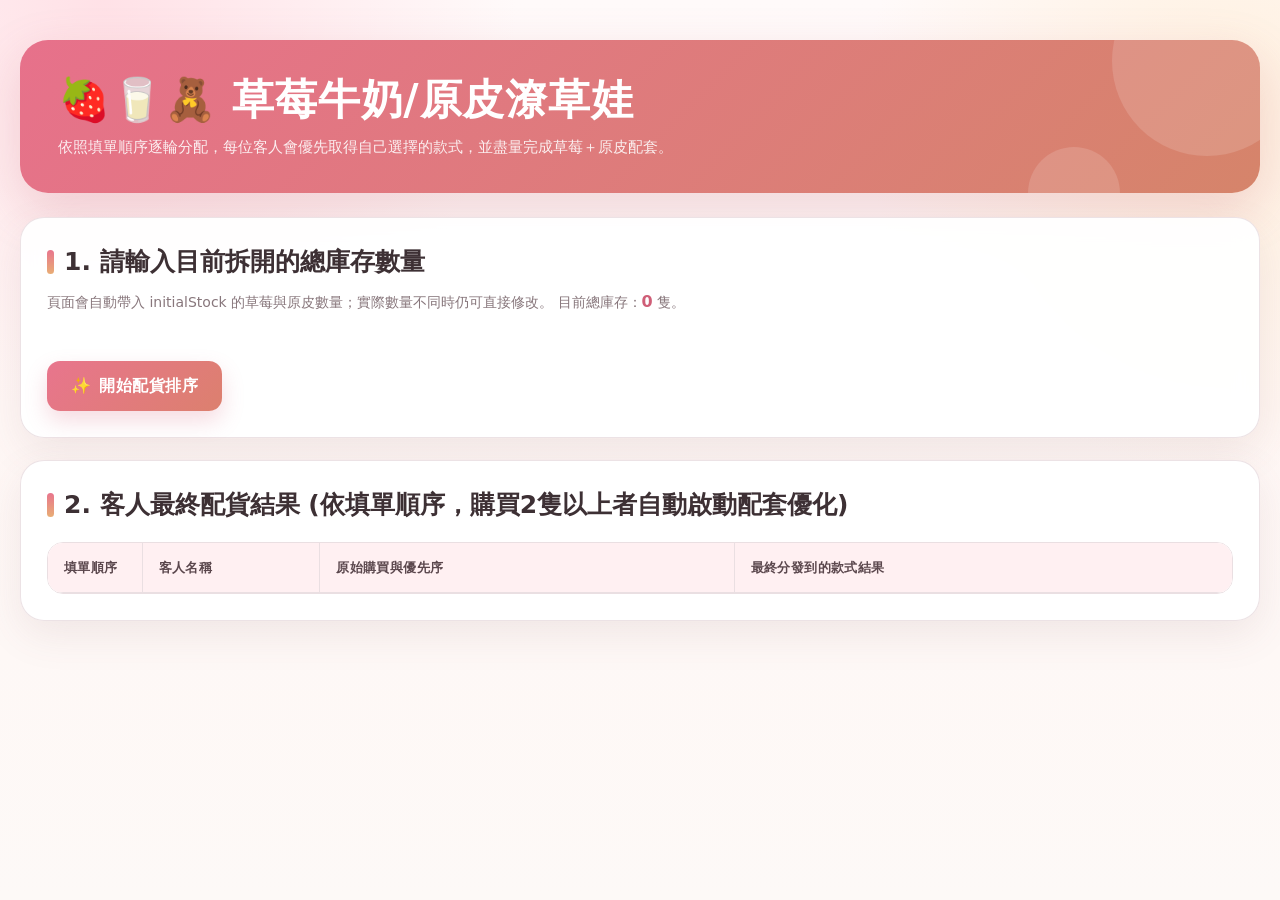
==== strawberry.html @ ab628bd5 "072111" ====
<!DOCTYPE html>
<html lang="zh-TW">
<head>
    <meta charset="UTF-8">
    <meta name="viewport" content="width=device-width, initial-scale=1.0">
    <title>娃娃多輪配貨系統 (款式配套優化版)</title>

    <style>
        :root {
            --bg: #fff8f7;
            --surface: rgba(255, 255, 255, 0.94);
            --surface-soft: #fff2f2;
            --surface-warm: #fff8ee;
            --text: #3d3034;
            --muted: #88777c;
            --line: #eadfe2;
            --primary: #e8758d;
            --primary-dark: #cf5e77;
            --primary-soft: #ffe4e9;
            --strawberry-bg: #ffe1e7;
            --strawberry-text: #bd3f60;
            --original-bg: #f7ead8;
            --original-text: #8b5a2b;
            --danger-bg: #f1f0f2;
            --danger-text: #716a70;
            --shadow: 0 14px 40px rgba(119, 78, 88, 0.10);
            --shadow-hover: 0 18px 46px rgba(119, 78, 88, 0.15);
            --radius-lg: 24px;
            --radius-md: 16px;
            --radius-sm: 11px;
        }

        * {
            box-sizing: border-box;
        }

        html {
            scroll-behavior: smooth;
        }

        body {
            min-height: 100vh;
            margin: 0;
            padding: 40px 20px 64px;
            color: var(--text);
            background:
                radial-gradient(circle at 8% 0%, rgba(255, 210, 219, 0.62), transparent 28%),
                radial-gradient(circle at 96% 12%, rgba(255, 230, 194, 0.48), transparent 25%),
                linear-gradient(180deg, #fffafa 0%, #fff7f5 45%, #fdf9f7 100%);
            font-family: "Noto Sans TC", "Microsoft JhengHei", system-ui, -apple-system, sans-serif;
            line-height: 1.65;
        }

        button,
        input {
            font: inherit;
        }

        .container {
            width: min(1480px, 100%);
            margin: 0 auto;
        }

        .page-header {
            position: relative;
            overflow: hidden;
            margin-bottom: 24px;
            padding: 34px 38px;
            color: #fff;
            background:
                linear-gradient(135deg, rgba(230, 108, 135, 0.96), rgba(210, 123, 96, 0.92));
            border-radius: 28px;
            box-shadow: 0 18px 50px rgba(190, 89, 111, 0.22);
        }

        .page-header::before,
        .page-header::after {
            content: "";
            position: absolute;
            border-radius: 50%;
            background: rgba(255, 255, 255, 0.14);
            pointer-events: none;
        }

        .page-header::before {
            width: 190px;
            height: 190px;
            right: -42px;
            top: -74px;
        }

        .page-header::after {
            width: 92px;
            height: 92px;
            right: 140px;
            bottom: -46px;
        }

        .page-header h1 {
            position: relative;
            z-index: 1;
            margin: 0 0 8px;
            font-size: clamp(26px, 4vw, 42px);
            line-height: 1.25;
            letter-spacing: 0.02em;
        }

        .page-header p {
            position: relative;
            z-index: 1;
            max-width: 760px;
            margin: 0;
            color: rgba(255, 255, 255, 0.88);
            font-size: 15px;
        }

        .card {
            margin-bottom: 22px;
            padding: 26px;
            background: var(--surface);
            border: 1px solid rgba(234, 223, 226, 0.88);
            border-radius: var(--radius-lg);
            box-shadow: var(--shadow);
            backdrop-filter: blur(12px);
            transition: transform 0.2s ease, box-shadow 0.2s ease;
        }

        .card:hover {
            box-shadow: var(--shadow-hover);
        }

        .card h2 {
            display: flex;
            align-items: center;
            gap: 10px;
            margin: 0 0 8px;
            color: var(--text);
            font-size: clamp(19px, 2.3vw, 25px);
            line-height: 1.45;
        }

        .card h2::before {
            content: "";
            flex: 0 0 auto;
            width: 7px;
            height: 24px;
            background: linear-gradient(180deg, var(--primary), #e8ad75);
            border-radius: 999px;
        }

        .section-description {
            margin: 0 0 20px;
            color: var(--muted);
            font-size: 14px;
        }

        .stock-grid {
            display: grid;
            grid-template-columns: repeat(4, minmax(0, 1fr));
            gap: 14px;
            margin: 22px 0 24px;
        }

        .stock-item {
            position: relative;
            overflow: hidden;
            padding: 16px;
            background: linear-gradient(145deg, #fff, #fff7f6);
            border: 1px solid var(--line);
            border-radius: var(--radius-md);
            transition: border-color 0.2s ease, transform 0.2s ease, box-shadow 0.2s ease;
        }

        .stock-item::after {
            content: "🧸";
            position: absolute;
            right: 12px;
            top: 9px;
            opacity: 0.12;
            font-size: 32px;
            pointer-events: none;
        }

        .stock-item:hover {
            transform: translateY(-2px);
            border-color: #eab8c2;
            box-shadow: 0 10px 24px rgba(119, 78, 88, 0.08);
        }

        .stock-item label {
            display: block;
            margin-bottom: 12px;
            padding-bottom: 8px;
            color: #57464b;
            border-bottom: 1px dashed #dfcfd3;
            font-size: 19px;
            font-weight: 800;
        }

        .stock-inputs-wrapper {
            display: flex;
            flex-direction: column;
            gap: 6px;
        }

        .stock-labels,
        .stock-inputs {
            display: grid;
            grid-template-columns: repeat(2, minmax(0, 1fr));
            gap: 9px;
        }

        .stock-labels {
            padding: 0 2px;
            color: var(--muted);
            font-size: 12px;
            font-weight: 700;
            text-align: center;
        }

        .stock-labels span:first-child::before {
            content: "🍓 ";
        }

        .stock-labels span:last-child::before {
            content: "🤎 ";
        }

        .stock-inputs input {
            width: 100%;
            min-width: 0;
            padding: 11px 8px;
            color: var(--text);
            background: #fff;
            border: 1px solid #dfd2d5;
            border-radius: 10px;
            outline: none;
            text-align: center;
            font-size: 16px;
            font-weight: 700;
            transition: border-color 0.18s ease, box-shadow 0.18s ease, background 0.18s ease;
        }

        .stock-inputs input:hover {
            border-color: #daa9b4;
        }

        .stock-inputs input:focus {
            border-color: var(--primary);
            background: #fffafb;
            box-shadow: 0 0 0 4px rgba(232, 117, 141, 0.14);
        }

        .btn {
            display: inline-flex;
            align-items: center;
            justify-content: center;
            min-height: 48px;
            padding: 12px 24px;
            color: #fff;
            background: linear-gradient(135deg, var(--primary), #dc806e);
            border: 0;
            border-radius: 13px;
            box-shadow: 0 10px 22px rgba(216, 92, 119, 0.22);
            cursor: pointer;
            font-size: 16px;
            font-weight: 800;
            letter-spacing: 0.03em;
            transition: transform 0.18s ease, box-shadow 0.18s ease, filter 0.18s ease;
        }

        .btn::before {
            content: "✨";
            margin-right: 8px;
        }

        .btn:hover {
            transform: translateY(-2px);
            box-shadow: 0 14px 28px rgba(216, 92, 119, 0.28);
            filter: saturate(1.08);
        }

        .btn:active {
            transform: translateY(0);
        }

        .remaining-stock {
            display: grid;
            grid-template-columns: repeat(4, minmax(0, 1fr));
            gap: 12px;
            margin-top: 20px;
        }

        .stock-summary-item {
            padding: 14px 16px;
            background: linear-gradient(145deg, #fff, var(--surface-warm));
            border: 1px solid #eadfce;
            border-radius: 14px;
            font-size: 14px;
        }

        .stock-summary-item strong {
            display: inline-flex;
            width: 29px;
            height: 29px;
            margin-right: 6px;
            align-items: center;
            justify-content: center;
            color: #fff;
            background: #725d63;
            border-radius: 9px;
        }

        .stock-strawberry {
            color: var(--strawberry-text);
            font-weight: 800;
        }

        .stock-original {
            color: var(--original-text);
            font-weight: 800;
        }

        .table-scroll {
            width: 100%;
            margin-top: 18px;
            overflow-x: auto;
            border: 1px solid var(--line);
            border-radius: 16px;
            box-shadow: inset 0 1px 0 rgba(255, 255, 255, 0.75);
        }

        table {
            width: 100%;
            min-width: 1000px;
            border-collapse: separate;
            border-spacing: 0;
            background: #fff;
        }

        th,
        td {
            padding: 14px 16px;
            border-right: 1px solid var(--line);
            border-bottom: 1px solid var(--line);
            text-align: left;
            vertical-align: middle;
        }

        th:last-child,
        td:last-child {
            border-right: 0;
        }

        tbody tr:last-child td {
            border-bottom: 0;
        }

        thead th {
            position: sticky;
            top: 0;
            z-index: 2;
            color: #5b474d;
            background: #fff0f2;
            font-size: 13px;
            font-weight: 800;
            letter-spacing: 0.03em;
            white-space: nowrap;
        }

        tbody tr {
            transition: background-color 0.18s ease;
        }

        tbody tr:nth-child(even) {
            background: #fffbfb;
        }

        tbody tr:hover {
            background: #fff4f5;
        }

        .order-cell {
            color: #9b7c83;
            text-align: center;
            font-weight: 800;
        }

        .customer-name {
            color: #b64f69;
            font-weight: 800;
            white-space: nowrap;
        }

        .demand-text {
            color: #6f6266;
            font-size: 14px;
        }

        .badge {
            display: inline-flex;
            align-items: center;
            min-height: 30px;
            margin: 3px 4px 3px 0;
            padding: 5px 10px;
            border: 1px solid transparent;
            border-radius: 999px;
            font-size: 13px;
            font-weight: 700;
            white-space: nowrap;
        }

        .badge-strawberry {
            color: var(--strawberry-text);
            background: var(--strawberry-bg);
            border-color: #f5b9c7;
        }

        .badge-strawberry::before {
            content: "🍓";
            margin-right: 4px;
        }

        .badge-original {
            color: var(--original-text);
            background: var(--original-bg);
            border-color: #e6cfaa;
        }

        .badge-original::before {
            content: "🤎";
            margin-right: 4px;
        }

        .badge-none {
            color: var(--danger-text);
            background: var(--danger-bg);
            border-color: #dbd7db;
            text-decoration: none;
        }

        .badge-none::before {
            content: "缺";
            display: inline-flex;
            width: 20px;
            height: 20px;
            margin-right: 5px;
            align-items: center;
            justify-content: center;
            color: #fff;
            background: #948c92;
            border-radius: 50%;
            font-size: 10px;
        }

        #remainingStockCard {
            border-color: #ead8bc;
            background: linear-gradient(145deg, rgba(255,255,255,.96), rgba(255,249,238,.96));
        }

        @media (max-width: 1100px) {
            .stock-grid,
            .remaining-stock {
                grid-template-columns: repeat(2, minmax(0, 1fr));
            }
        }

        @media (max-width: 700px) {
            body {
                padding: 14px 10px 40px;
            }

            .page-header {
                padding: 25px 20px;
                border-radius: 20px;
            }

            .card {
                padding: 18px 14px;
                border-radius: 18px;
            }

            .stock-grid,
            .remaining-stock {
                grid-template-columns: 1fr;
            }

            .btn {
                width: 100%;
            }

            th,
            td {
                padding: 12px;
            }
        }

        @media (prefers-reduced-motion: reduce) {
            *,
            *::before,
            *::after {
                scroll-behavior: auto !important;
                transition: none !important;
            }
        }
    
        .stock-total-line {
            margin-top: 10px;
            padding-top: 8px;
            color: var(--muted);
            border-top: 1px dashed #dfcfd3;
            text-align: center;
            font-size: 13px;
        }

        .stock-total-line strong,
        #grandStockTotal {
            color: var(--primary-dark);
            font-size: 16px;
            font-weight: 900;
        }

    </style>

</head>
<body>

<div class="container">
    <header class="page-header">
        <h1>🍓🥛🧸 草莓牛奶/原皮潦草娃</h1>
        <p>依照填單順序逐輪分配，每位客人會優先取得自己選擇的款式，並盡量完成草莓＋原皮配套。</p>
    </header>
    
    <div class="card">
        <h2>1. 請輸入目前拆開的總庫存數量</h2>
        <p class="section-description">
            頁面會自動帶入 initialStock 的草莓與原皮數量；實際數量不同時仍可直接修改。
            目前總庫存：<strong id="grandStockTotal">0</strong> 隻。
        </p>
        <div class="stock-grid" id="stockInputContainer">
            </div>
        <button class="btn" onclick="startDistribution()">開始配貨排序</button>
    </div>

    <div class="card" id="remainingStockCard" style="display:none;">
        <h2>結算：剩餘庫存</h2>
        <div class="remaining-stock" id="remainingStockContainer"></div>
    </div>

    <div class="card">
        <h2>2. 客人最終配貨結果 (依填單順序，購買2隻以上者自動啟動配套優化)</h2>
        <div class="table-scroll">
        <table>
            <thead>
                <tr>
                    <th style="width: 8%;">填單順序</th>
                    <th style="width: 15%;">客人名稱</th>
                    <th style="width: 35%;">原始購買與優先序</th>
                    <th style="width: 42%;">最終分發到的款式結果</th>
                </tr>
            </thead>
            <tbody id="resultTableBody">
                </tbody>
        </table>
        </div>
    </div>
</div>

<script>
// 1. 定義 8 個成員
const members = ['燦', '旻', '彬', '辰', '城', '菲', '玟', '寅'];

// =========================
// 固定初始庫存：之後只要改這裡
// =========================
const initialStock = {
    燦: { 草莓: 10,  原皮: 6 },
    旻: { 草莓: 11, 原皮: 12 },
    彬: { 草莓: 6,  原皮: 3 },
    辰: { 草莓: 13, 原皮: 14 },
<<<<<<< HEAD
    城: { 草莓: 15, 原皮: 15 },
    菲: { 草莓: 24, 原皮: 23 },
    玟: { 草莓: 17, 原皮: 17 },
=======
    城: { 草莓: 12, 原皮: 13 },
    菲: { 草莓: 20, 原皮: 22 },
    玟: { 草莓: 16, 原皮: 11 },
>>>>>>> 0b15c85 (072111)
    寅: { 草莓: 1,  原皮: 5 }
};

// 2. 初始化全體客人資料 (最新完整版)
const customersData = [
    // --- 圖一 (1-19) ---
    { id: 1, name: "cc", demands: { '辰': 2 }, prefs: { '辰': ['草莓', '原皮'] } },
    { id: 2, name: "鵺羽🪶", demands: { '菲': 2 }, prefs: { '菲': ['草莓', '原皮'] } },
    { id: 3, name: "Miii", demands: { '菲': 2 }, prefs: { '菲': ['草莓', '原皮'] } },
    { id: 4, name: "Winnie", demands: { '菲': 2 }, prefs: { '菲': ['草莓', '原皮'] } },
    { id: 5, name: "妤._.", demands: { '菲': 2 }, prefs: { '菲': ['草莓', '原皮'] } },
    { id: 6, name: "Maggie", demands: { '燦': 1, '旻': 2, '彬': 1, '城': 2, '菲': 1, '玟': 1 }, prefs: { '燦': ['原皮', '草莓'], '旻': ['原皮', '草莓'], '彬': ['原皮', '草莓'], '城': ['草莓', '原皮'], '菲': ['原皮', '草莓'], '玟': ['原皮', '草莓'] } },
    { id: 8, name: "晏秀", demands: { '辰': 2 }, prefs: { '辰': ['草莓', '原皮'] } },
    { id: 9, name: "黃玉玟", demands: { '城': 1, '玟': 1 }, prefs: { '城': ['草莓', '原皮'], '玟': ['草莓', '原皮'] } },
    { id: 10, name: "VVVVVVicky", demands: { '菲': 1 }, prefs: { '菲': ['草莓', '原皮'] } },
    { id: 11, name: "羊", demands: { '燦': 1, '辰': 1 }, prefs: { '燦': ['原皮', '草莓'], '辰': ['原皮', '草莓'] } },
    { id: 12, name: "蕃茄金針菇", demands: { '旻': 2, '城': 2 }, prefs: { '城': ['草莓', '原皮'], '旻': ['草莓', '原皮'] } },
    { id: 13, name: "Bbama", demands: { '旻': 1, '城': 3 }, prefs: { '旻': ['草莓', '原皮'], '城': ['草莓', '原皮'] } },
    { id: 14, name: "喵", demands: { '玟': 2 }, prefs: { '玟': ['草莓', '原皮'] } },
    { id: 15, name: "sarah", demands: { '玟': 1 }, prefs: { '玟': ['草莓', '原皮'] } },
    { id: 16, name: "shao", demands: { '菲': 2 }, prefs: { '菲': ['草莓', '原皮'] } },
    { id: 17, name: "felicia", demands: { '菲': 2 }, prefs: { '菲': ['草莓', '原皮'] } },
    { id: 18, name: "Yunsi", demands: { '辰': 1 }, prefs: { '辰': ['原皮', '草莓'] } },
    { id: 19, name: "Winnie Chew", demands: { '燦': 2, '玟': 2 }, prefs: { '燦': ['草莓', '原皮'], '玟': ['草莓', '原皮'] } },

    // --- 圖二 (20-37) ---
    { id: 20, name: "謝小雨", demands: { '燦': 1, '旻': 1, '城': 1 }, prefs: { '燦': ['草莓', '原皮'], '旻': ['草莓', '原皮'], '城': ['草莓', '原皮'] } },
    { id: 21, name: "mini_", demands: { '菲': 2, '玟': 2 }, prefs: { '菲': ['草莓', '原皮'], '玟': ['草莓', '原皮'] } },
    { id: 22, name: "POTATO🥔", demands: { '辰': 1, '城': 1 }, prefs: { '辰': ['原皮', '草莓'], '城': ['草莓', '原皮'] } },
    { id: 23, name: "朝也", demands: { '旻': 1, '玟': 1 }, prefs: { '旻': ['草莓', '原皮'], '玟': ['草莓', '原皮'] } },
    { id: 24, name: "Khyc Wxwc", demands: { '燦': 2, '旻': 2, '彬': 2, '辰': 2, '城': 2, '菲': 2, '玟': 2, '寅': 2 }, prefs: { '燦': ['原皮', '草莓'], '旻': ['原皮', '草莓'], '彬': ['原皮', '草莓'], '辰': ['原皮', '草莓'], '城': ['原皮', '草莓'], '菲': ['原皮', '草莓'], '玟': ['原皮', '草莓'], '寅': ['原皮', '草莓'] } },
    { id: 25, name: "Milu", demands: { '燦': 1, '旻': 1, '菲': 1 }, prefs: { '燦': ['原皮', '草莓'], '旻': ['原皮', '草莓'], '菲': ['原皮', '草莓'] } },
    { id: 26, name: "俞", demands: { '城': 1 }, prefs: { '城': ['草莓', '原皮'] } },
    { id: 27, name: "Yu Hsi", demands: { '辰': 2 }, prefs: { '辰': ['草莓', '原皮'] } },
    { id: 28, name: "檸檬", demands: { '玟': 1 }, prefs: { '玟': ['原皮', '草莓'] } },
    { id: 29, name: "都布惠", demands: { '城': 2 }, prefs: { '城': ['原皮', '草莓'] } },
    { id: 30, name: "烏梅", demands: { '寅': 2 }, prefs: { '寅': ['草莓', '原皮'] } },
    { id: 31, name: "Lailai", demands: { '燦': 1, '旻': 2, '城': 1 }, prefs: { '燦': ['草莓', '原皮'], '旻': ['草莓', '原皮'], '城': ['草莓', '原皮'] } },
    { id: 32, name: "🌧️", demands: { '寅': 1 }, prefs: { '寅': ['草莓', '原皮'] } },
    { id: 33, name: "羅茸幽", demands: { '城': 1, '寅': 1 }, prefs: { '城': ['草莓', '原皮'], '寅': ['草莓', '原皮'] } },
    { id: 34, name: "丸", demands: { '旻': 1, '菲': 1, '玟': 1 }, prefs: { '旻': ['草莓', '原皮'], '菲': ['草莓', '原皮'], '玟': ['草莓', '原皮'] } },
    { id: 35, name: "黃柔斐", demands: { '菲': 1, '寅': 1 }, prefs: { '菲': ['草莓', '原皮'], '寅': ['草莓', '原皮'] } },
    { id: 36, name: "巧沛", demands: { '燦': 1, '旻': 1, '彬': 1, '辰': 1, '城': 1, '菲': 1, '玟': 1, '寅': 1 }, prefs: { '燦': ['原皮', '草莓'], '旻': ['原皮', '草莓'], '彬': ['原皮', '草莓'], '辰': ['原皮', '草莓'], '城': ['原皮', '草莓'], '菲': ['原皮', '草莓'], '玟': ['原皮', '草莓'], '寅': ['原皮', '草莓'] } },
    { id: 37, name: "黃子其", demands: { '菲': 2, '寅': 1 }, prefs: { '菲': ['草莓', '原皮'], '寅': ['草莓', '原皮'] } },

    // --- 圖三 (38-53) ---
    { id: 38, name: "蠅", demands: { '燦': 2 }, prefs: { '燦': ['草莓', '原皮'] } },
    // { id: 39, name: "VC", demands: { '燦': 1, '旻': 1, '彬': 1, '辰': 1, '城': 1, '菲': 1, '玟': 1, '寅': 1 }, prefs: { '燦': ['原皮', '草莓'], '旻': ['原皮', '草莓'], '彬': ['原皮', '草莓'], '辰': ['原皮', '草莓'], '城': ['原皮', '草莓'], '菲': ['原皮', '草莓'], '玟': ['原皮', '草莓'], '寅': ['原皮', '草莓'] } },
    { id: 40, name: "鄧名家", demands: { '辰': 1, '寅': 1 }, prefs: { '辰': ['草莓', '原皮'], '寅': ['草莓', '原皮'] } },
    { id: 41, name: "Sun", demands: { '辰': 2 }, prefs: { '辰': ['草莓', '原皮'] } },
    { id: 42, name: "木", demands: { '旻': 3, '辰': 2, '城': 1, '玟': 1 }, prefs: { '旻': ['草莓', '原皮'], '辰': ['草莓', '原皮'], '城': ['草莓', '原皮'], '玟': ['草莓', '原皮'] } },
    { id: 43, name: "Han Ni", demands: { '辰': 1, '菲': 1 }, prefs: { '辰': ['原皮', '草莓'], '菲': ['原皮', '草莓'] } },
    { id: 45, name: "Lu Yu Hsuan", demands: { '菲': 1 }, prefs: { '菲': ['草莓', '原皮'] } },
    { id: 46, name: "泰奶", demands: { '辰': 1, '菲': 1 }, prefs: { '辰': ['原皮', '草莓'], '菲': ['原皮', '草莓'] } },
    { id: 47, name: "Hannnni", demands: { '城': 1, '寅': 1 }, prefs: { '城': ['草莓', '原皮'], '寅': ['草莓', '原皮'] } },
    { id: 48, name: "윤은", demands: { '寅': 2 }, prefs: { '寅': ['草莓', '原皮'] } },
<<<<<<< HEAD
    { id: 49, name: "Phoebe", demands: { '玟': 1 }, prefs: { '玟': ['原皮', '草莓'] } },
=======
    { id: 49, name: "Phoebe", demands: { '玟': 1 }, prefs: { '玟': ['草莓', '原皮'] } },
>>>>>>> 0b15c85 (072111)
    { id: 50, name: "牛琦崴(77)", demands: { '菲': 2 }, prefs: { '菲': ['草莓', '原皮'] } },
    { id: 51, name: "yyu", demands: { '菲': 1 }, prefs: { '菲': ['草莓', '原皮'] } },
    { id: 52, name: "灰", demands: { '燦': 1 }, prefs: { '燦': ['草莓', '原皮'] } },
    { id: 53, name: "♥kyo→ki♥", demands: { '燦': 2, '旻': 2, '彬': 2, '辰': 2, '城': 2, '菲': 2, '玟': 2, '寅': 2 }, prefs: { '燦': ['草莓', '原皮'], '旻': ['草莓', '原皮'], '彬': ['草莓', '原皮'], '辰': ['草莓', '原皮'], '城': ['草莓', '原皮'], '菲': ['草莓', '原皮'], '玟': ['草莓', '原皮'], '寅': ['草莓', '原皮'] } }
];

function initStockUI() {
    const container = document.getElementById('stockInputContainer');
    container.innerHTML = '';

    members.forEach(member => {
        const stock = initialStock[member] || { 草莓: 0, 原皮: 0 };

        const div = document.createElement('div');
        div.className = 'stock-item';

        div.innerHTML = `
            <label>${member}</label>

            <div class="stock-inputs-wrapper">
                <div class="stock-labels">
                    <span>草莓</span>
                    <span>原皮</span>
                </div>

                <div class="stock-inputs">
                    <input
                        type="number"
                        id="stock_${member}_草莓"
                        min="0"
                        step="1"
                        value="${stock.草莓}"
                        oninput="updateMemberStockTotal('${member}')"
                    >

                    <input
                        type="number"
                        id="stock_${member}_原皮"
                        min="0"
                        step="1"
                        value="${stock.原皮}"
                        oninput="updateMemberStockTotal('${member}')"
                    >
                </div>

                <div class="stock-total-line">
                    合計：
                    <strong id="stock_total_${member}">
                        ${stock.草莓 + stock.原皮}
                    </strong>
                    隻
                </div>
            </div>
        `;

        container.appendChild(div);
    });

    updateGrandStockTotal();
}

function updateMemberStockTotal(member) {
    const strawberry =
        parseInt(document.getElementById(`stock_${member}_草莓`).value, 10) || 0;

    const original =
        parseInt(document.getElementById(`stock_${member}_原皮`).value, 10) || 0;

    document.getElementById(`stock_total_${member}`).textContent =
        strawberry + original;

    updateGrandStockTotal();
}

function updateGrandStockTotal() {
    const total = members.reduce((sum, member) => {
        const strawberry =
            parseInt(document.getElementById(`stock_${member}_草莓`)?.value, 10) || 0;

        const original =
            parseInt(document.getElementById(`stock_${member}_原皮`)?.value, 10) || 0;

        return sum + strawberry + original;
    }, 0);

    const totalElement = document.getElementById('grandStockTotal');

    if (totalElement) {
        totalElement.textContent = total;
    }
}

function startDistribution() {
    // 讀取當前庫存
    let stock = {};
    for (const m of members) {
        const strawberry = Number(
            document.getElementById(`stock_${m}_草莓`).value
        );

        const original = Number(
            document.getElementById(`stock_${m}_原皮`).value
        );

        if (
            !Number.isInteger(strawberry) ||
            !Number.isInteger(original) ||
            strawberry < 0 ||
            original < 0
        ) {
            alert(`${m}的草莓與原皮庫存必須是 0 以上的整數`);
            return;
        }

        stock[m] = {
            草莓: strawberry,
            原皮: original
        };
    }

    let results = {};
    let currentDemands = {};
    // 用來紀錄每個客人，在「特定成員」上「已經拿過哪些款式」
    let historyOfAllocatedStyles = {}; 
    
    customersData.forEach(c => {
        results[c.id] = [];
        currentDemands[c.id] = { ...c.demands };
        historyOfAllocatedStyles[c.id] = {};
        members.forEach(m => {
            historyOfAllocatedStyles[c.id][m] = [];
        });
    });

    const maxRounds = 5; // 應對買3個的情況最多跑5輪
    
    for (let round = 1; round <= maxRounds; round++) {
        let anyDistributionInThisRound = false;

        customersData.forEach(customer => {
            const cId = customer.id;
            
            members.forEach(m => {
                // 如果這個客人在這個成員還有購買需求
                if (currentDemands[cId][m] && currentDemands[cId][m] > 0) {
                    const prefOrder = customer.prefs[m] || ['草莓', '原皮'];
                    let allocatedStyle = null;

                    // --- 套組優先核心邏輯 ---
                    // 第一步嘗試：找「他完全沒拿過」的款式，並配合偏好排序
                    for (let style of prefOrder) {
                        if (!historyOfAllocatedStyles[cId][m].includes(style) && stock[m][style] > 0) {
                            allocatedStyle = style;
                            break;
                        }
                    }

                    // 第二步保底：如果想配套的另一款沒庫存了，才准許拿「重複」的款式
                    if (!allocatedStyle) {
                        for (let style of prefOrder) {
                            if (stock[m][style] > 0) {
                                allocatedStyle = style;
                                break;
                            }
                        }
                    }

                    // 執行分發扣庫存
                    if (allocatedStyle) {
                        stock[m][allocatedStyle]--;
                        results[cId].push({ member: m, style: allocatedStyle, status: '成功' });
                        historyOfAllocatedStyles[cId][m].push(allocatedStyle); // 記錄已取得
                    } else {
                        results[cId].push({ member: m, style: '均無庫存', status: '斷貨' });
                    }

                    currentDemands[cId][m]--;
                    anyDistributionInThisRound = true;
                }
            });
        });

        if (!anyDistributionInThisRound) break;
    }

    renderResults(results, stock);
}

function renderResults(results, remainingStock) {
    document.getElementById('remainingStockCard').style.display = 'block';
    const stockContainer = document.getElementById('remainingStockContainer');
    stockContainer.innerHTML = '';
    members.forEach(m => {
        stockContainer.innerHTML += `
            <div class="stock-summary-item">
                <strong>${m}</strong>
                草莓剩 <span class="stock-strawberry">${remainingStock[m]['草莓']}</span>
                ・原皮剩 <span class="stock-original">${remainingStock[m]['原皮']}</span>
            </div>
        `;
    });

    const tbody = document.getElementById('resultTableBody');
    tbody.innerHTML = '';

    customersData.forEach(c => {
        const tr = document.createElement('tr');
        
        let demandStr = [];
        for (let m in c.demands) {
            const prefTxt = c.prefs[m].join('>');
            demandStr.push(`${m} x ${c.demands[m]} (${prefTxt})`);
        }

        let resultBadges = [];
        const myResults = results[c.id];
        
        if (myResults.length === 0) {
            resultBadges.push(`<span class="badge badge-none">無購買需求</span>`);
        } else {
            myResults.forEach(res => {
                if (res.status === '斷貨') {
                    resultBadges.push(`<span class="badge badge-none">${res.member}(缺貨)</span>`);
                } else {
                    const bgClass = res.style === '草莓' ? 'badge-strawberry' : 'badge-original';
                    resultBadges.push(`<span class="badge ${bgClass}">${res.member}(${res.style})</span>`);
                }
            });
        }

        tr.innerHTML = `
            <td class="order-cell">${c.id}</td>
            <td class="customer-name">${c.name}</td>
            <td class="demand-text">${demandStr.join('、')}</td>
            <td>${resultBadges.join(' ')}</td>
        `;
        tbody.appendChild(tr);
    });
}

window.onload = initStockUI;
</script>

</body>
</html>
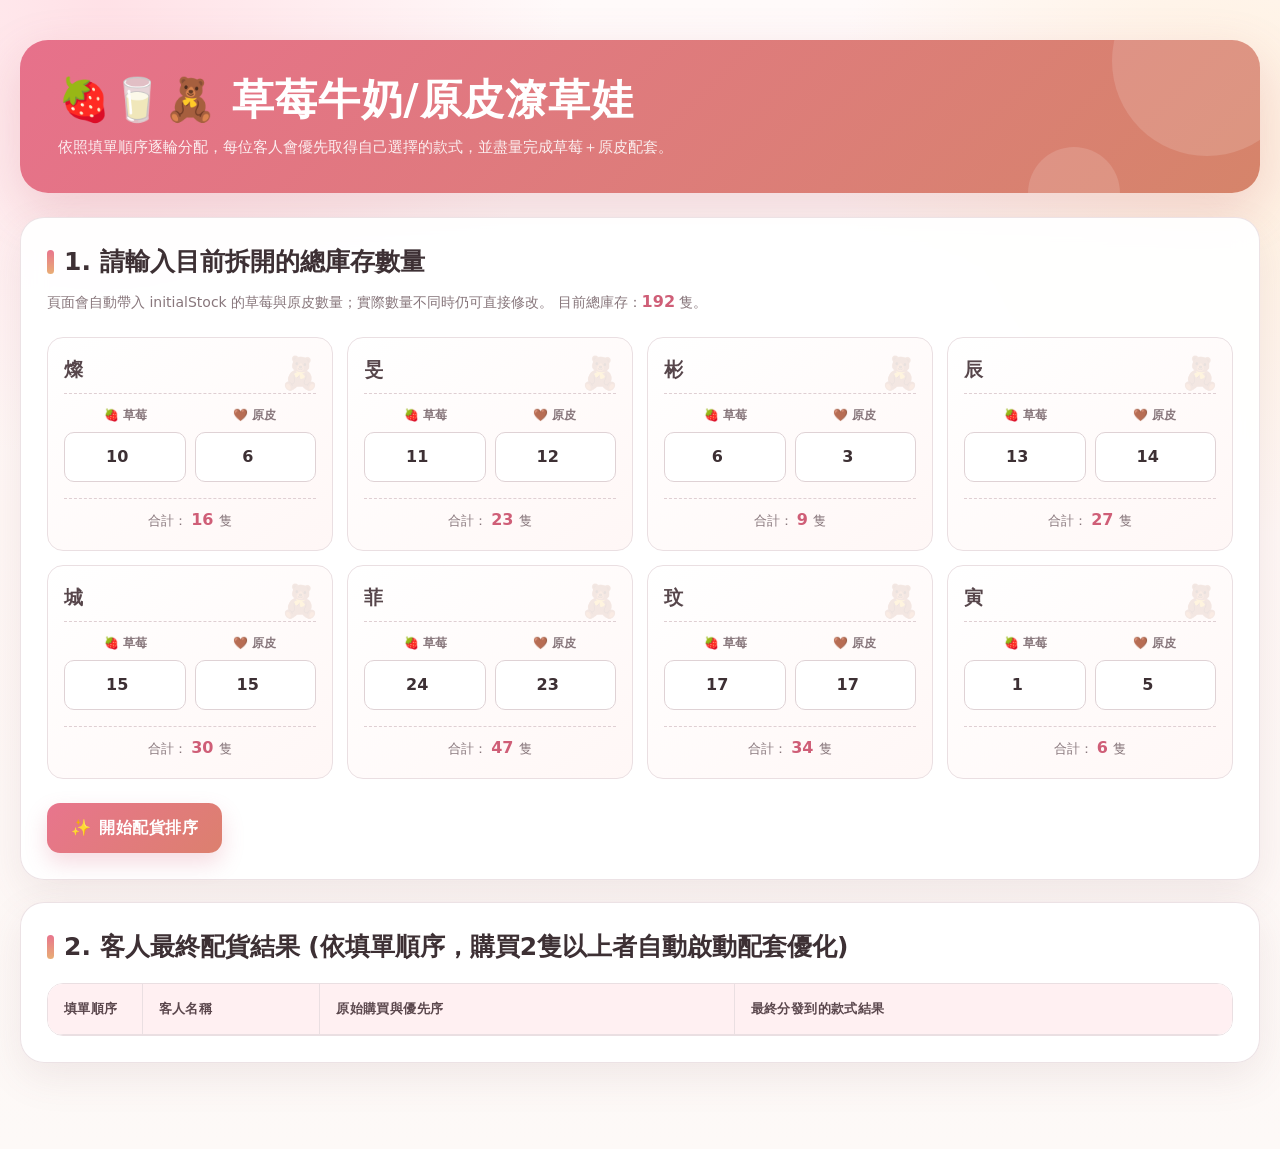
==== commit 0f767db5: "更新0721" ====
--- a/strawberry.html
+++ b/strawberry.html
@@ -578,15 +578,9 @@
     旻: { 草莓: 11, 原皮: 12 },
     彬: { 草莓: 6,  原皮: 3 },
     辰: { 草莓: 13, 原皮: 14 },
-<<<<<<< HEAD
     城: { 草莓: 15, 原皮: 15 },
     菲: { 草莓: 24, 原皮: 23 },
     玟: { 草莓: 17, 原皮: 17 },
-=======
-    城: { 草莓: 12, 原皮: 13 },
-    菲: { 草莓: 20, 原皮: 22 },
-    玟: { 草莓: 16, 原皮: 11 },
->>>>>>> 0b15c85 (072111)
     寅: { 草莓: 1,  原皮: 5 }
 };
 
@@ -618,7 +612,7 @@
     { id: 22, name: "POTATO🥔", demands: { '辰': 1, '城': 1 }, prefs: { '辰': ['原皮', '草莓'], '城': ['草莓', '原皮'] } },
     { id: 23, name: "朝也", demands: { '旻': 1, '玟': 1 }, prefs: { '旻': ['草莓', '原皮'], '玟': ['草莓', '原皮'] } },
     { id: 24, name: "Khyc Wxwc", demands: { '燦': 2, '旻': 2, '彬': 2, '辰': 2, '城': 2, '菲': 2, '玟': 2, '寅': 2 }, prefs: { '燦': ['原皮', '草莓'], '旻': ['原皮', '草莓'], '彬': ['原皮', '草莓'], '辰': ['原皮', '草莓'], '城': ['原皮', '草莓'], '菲': ['原皮', '草莓'], '玟': ['原皮', '草莓'], '寅': ['原皮', '草莓'] } },
-    { id: 25, name: "Milu", demands: { '燦': 1, '旻': 1, '菲': 1 }, prefs: { '燦': ['原皮', '草莓'], '旻': ['原皮', '草莓'], '菲': ['原皮', '草莓'] } },
+    { id: 25, name: "Milu", demands: { '燦': 1, '旻': 1, '菲': 1 }, prefs: { '燦': ['草莓', '原皮'], '旻': ['草莓', '原皮'], '菲': ['草莓', '原皮'] } },
     { id: 26, name: "俞", demands: { '城': 1 }, prefs: { '城': ['草莓', '原皮'] } },
     { id: 27, name: "Yu Hsi", demands: { '辰': 2 }, prefs: { '辰': ['草莓', '原皮'] } },
     { id: 28, name: "檸檬", demands: { '玟': 1 }, prefs: { '玟': ['原皮', '草莓'] } },
@@ -643,11 +637,7 @@
     { id: 46, name: "泰奶", demands: { '辰': 1, '菲': 1 }, prefs: { '辰': ['原皮', '草莓'], '菲': ['原皮', '草莓'] } },
     { id: 47, name: "Hannnni", demands: { '城': 1, '寅': 1 }, prefs: { '城': ['草莓', '原皮'], '寅': ['草莓', '原皮'] } },
     { id: 48, name: "윤은", demands: { '寅': 2 }, prefs: { '寅': ['草莓', '原皮'] } },
-<<<<<<< HEAD
     { id: 49, name: "Phoebe", demands: { '玟': 1 }, prefs: { '玟': ['原皮', '草莓'] } },
-=======
-    { id: 49, name: "Phoebe", demands: { '玟': 1 }, prefs: { '玟': ['草莓', '原皮'] } },
->>>>>>> 0b15c85 (072111)
     { id: 50, name: "牛琦崴(77)", demands: { '菲': 2 }, prefs: { '菲': ['草莓', '原皮'] } },
     { id: 51, name: "yyu", demands: { '菲': 1 }, prefs: { '菲': ['草莓', '原皮'] } },
     { id: 52, name: "灰", demands: { '燦': 1 }, prefs: { '燦': ['草莓', '原皮'] } },
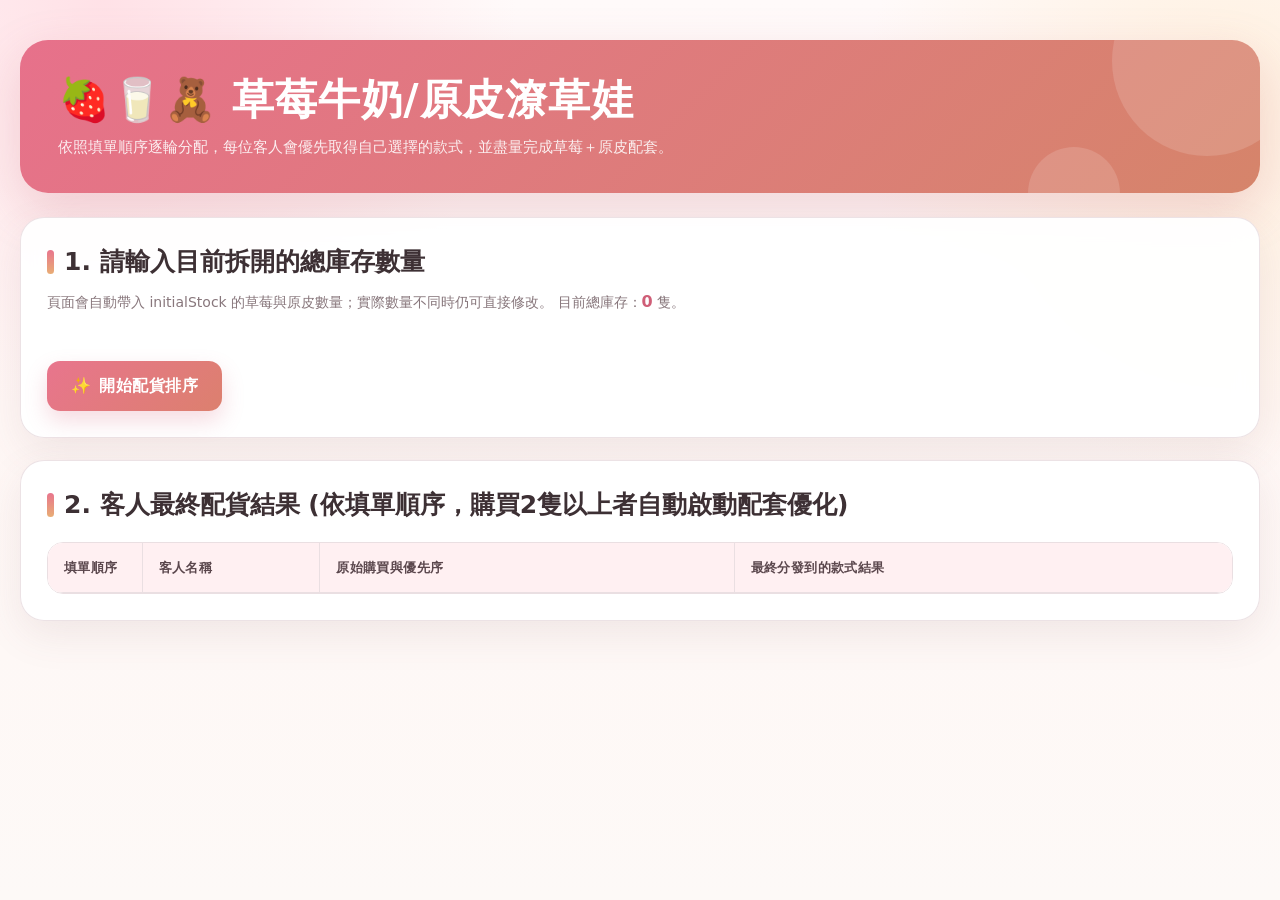
==== commit b9cb91a9: "0806666" ====
--- a/strawberry.html
+++ b/strawberry.html
@@ -574,14 +574,31 @@
 // 固定初始庫存：之後只要改這裡
 // =========================
 const initialStock = {
+<<<<<<< HEAD
     燦: { 草莓: 10,  原皮: 6 },
     旻: { 草莓: 11, 原皮: 12 },
     彬: { 草莓: 6,  原皮: 3 },
     辰: { 草莓: 13, 原皮: 14 },
+<<<<<<< HEAD
     城: { 草莓: 15, 原皮: 15 },
     菲: { 草莓: 24, 原皮: 23 },
     玟: { 草莓: 17, 原皮: 17 },
+=======
+    城: { 草莓: 12, 原皮: 13 },
+    菲: { 草莓: 20, 原皮: 22 },
+    玟: { 草莓: 16, 原皮: 11 },
+>>>>>>> 0b15c85 (072111)
     寅: { 草莓: 1,  原皮: 5 }
+=======
+    燦: { 草莓: 9,  原皮: 5 },
+    旻: { 草莓: 11, 原皮: 10 },
+    彬: { 草莓: 5,  原皮: 2 },
+    辰: { 草莓: 12, 原皮: 13 },
+    城: { 草莓: 11, 原皮: 12 },
+    菲: { 草莓: 19, 原皮: 21 },
+    玟: { 草莓: 15, 原皮: 10 },
+    寅: { 草莓: 2,  原皮: 4 }
+>>>>>>> 948bef4 (0806666)
 };
 
 // 2. 初始化全體客人資料 (最新完整版)
@@ -595,6 +612,7 @@
     { id: 6, name: "Maggie", demands: { '燦': 1, '旻': 2, '彬': 1, '城': 2, '菲': 1, '玟': 1 }, prefs: { '燦': ['原皮', '草莓'], '旻': ['原皮', '草莓'], '彬': ['原皮', '草莓'], '城': ['草莓', '原皮'], '菲': ['原皮', '草莓'], '玟': ['原皮', '草莓'] } },
     { id: 8, name: "晏秀", demands: { '辰': 2 }, prefs: { '辰': ['草莓', '原皮'] } },
     { id: 9, name: "黃玉玟", demands: { '城': 1, '玟': 1 }, prefs: { '城': ['草莓', '原皮'], '玟': ['草莓', '原皮'] } },
+<<<<<<< HEAD
     { id: 10, name: "VVVVVVicky", demands: { '菲': 1 }, prefs: { '菲': ['草莓', '原皮'] } },
     { id: 11, name: "羊", demands: { '燦': 1, '辰': 1 }, prefs: { '燦': ['原皮', '草莓'], '辰': ['原皮', '草莓'] } },
     { id: 12, name: "蕃茄金針菇", demands: { '旻': 2, '城': 2 }, prefs: { '城': ['草莓', '原皮'], '旻': ['草莓', '原皮'] } },
@@ -612,7 +630,7 @@
     { id: 22, name: "POTATO🥔", demands: { '辰': 1, '城': 1 }, prefs: { '辰': ['原皮', '草莓'], '城': ['草莓', '原皮'] } },
     { id: 23, name: "朝也", demands: { '旻': 1, '玟': 1 }, prefs: { '旻': ['草莓', '原皮'], '玟': ['草莓', '原皮'] } },
     { id: 24, name: "Khyc Wxwc", demands: { '燦': 2, '旻': 2, '彬': 2, '辰': 2, '城': 2, '菲': 2, '玟': 2, '寅': 2 }, prefs: { '燦': ['原皮', '草莓'], '旻': ['原皮', '草莓'], '彬': ['原皮', '草莓'], '辰': ['原皮', '草莓'], '城': ['原皮', '草莓'], '菲': ['原皮', '草莓'], '玟': ['原皮', '草莓'], '寅': ['原皮', '草莓'] } },
-    { id: 25, name: "Milu", demands: { '燦': 1, '旻': 1, '菲': 1 }, prefs: { '燦': ['草莓', '原皮'], '旻': ['草莓', '原皮'], '菲': ['草莓', '原皮'] } },
+    { id: 25, name: "Milu", demands: { '燦': 1, '旻': 1, '菲': 1 }, prefs: { '燦': ['原皮', '草莓'], '旻': ['原皮', '草莓'], '菲': ['原皮', '草莓'] } },
     { id: 26, name: "俞", demands: { '城': 1 }, prefs: { '城': ['草莓', '原皮'] } },
     { id: 27, name: "Yu Hsi", demands: { '辰': 2 }, prefs: { '辰': ['草莓', '原皮'] } },
     { id: 28, name: "檸檬", demands: { '玟': 1 }, prefs: { '玟': ['原皮', '草莓'] } },
@@ -637,11 +655,17 @@
     { id: 46, name: "泰奶", demands: { '辰': 1, '菲': 1 }, prefs: { '辰': ['原皮', '草莓'], '菲': ['原皮', '草莓'] } },
     { id: 47, name: "Hannnni", demands: { '城': 1, '寅': 1 }, prefs: { '城': ['草莓', '原皮'], '寅': ['草莓', '原皮'] } },
     { id: 48, name: "윤은", demands: { '寅': 2 }, prefs: { '寅': ['草莓', '原皮'] } },
+<<<<<<< HEAD
     { id: 49, name: "Phoebe", demands: { '玟': 1 }, prefs: { '玟': ['原皮', '草莓'] } },
+=======
+    { id: 49, name: "Phoebe", demands: { '玟': 1 }, prefs: { '玟': ['草莓', '原皮'] } },
+>>>>>>> 0b15c85 (072111)
     { id: 50, name: "牛琦崴(77)", demands: { '菲': 2 }, prefs: { '菲': ['草莓', '原皮'] } },
     { id: 51, name: "yyu", demands: { '菲': 1 }, prefs: { '菲': ['草莓', '原皮'] } },
     { id: 52, name: "灰", demands: { '燦': 1 }, prefs: { '燦': ['草莓', '原皮'] } },
     { id: 53, name: "♥kyo→ki♥", demands: { '燦': 2, '旻': 2, '彬': 2, '辰': 2, '城': 2, '菲': 2, '玟': 2, '寅': 2 }, prefs: { '燦': ['草莓', '原皮'], '旻': ['草莓', '原皮'], '彬': ['草莓', '原皮'], '辰': ['草莓', '原皮'], '城': ['草莓', '原皮'], '菲': ['草莓', '原皮'], '玟': ['草莓', '原皮'], '寅': ['草莓', '原皮'] } }
+=======
+>>>>>>> 948bef4 (0806666)
 ];
 
 function initStockUI() {
